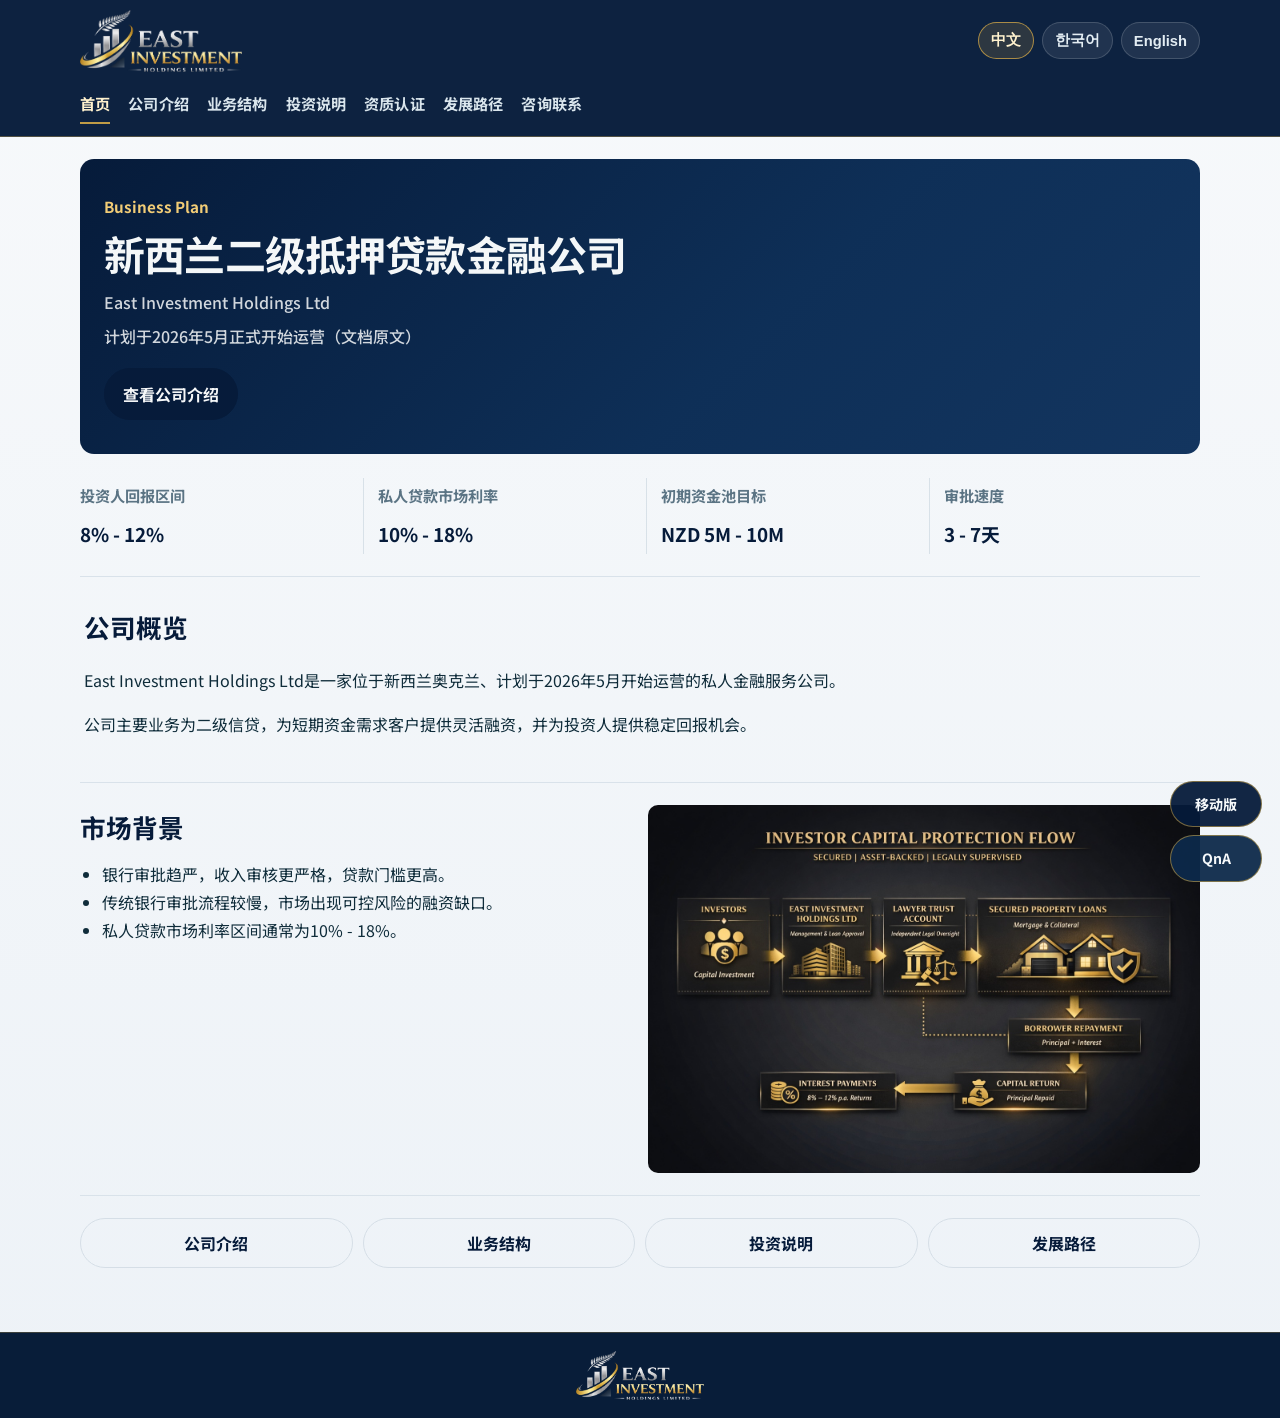
==== index.html @ 352f102e "chore: initial website setup" ====
﻿<!doctype html>
<html lang="zh-CN">
<head>
  <meta charset="UTF-8" />
  <meta name="viewport" content="width=device-width, initial-scale=1.0" />
  <title>East Investment Holdings Ltd | Home</title>
  <link rel="preconnect" href="https://fonts.googleapis.com" />
  <link rel="preconnect" href="https://fonts.gstatic.com" crossorigin />
  <link href="https://fonts.googleapis.com/css2?family=Noto+Sans+KR:wght@400;500;700&family=Noto+Sans+SC:wght@400;500;700&family=Noto+Serif+SC:wght@600;700&display=swap" rel="stylesheet" />
  <link rel="stylesheet" href="styles.css" />
</head>
<body data-page="home">
  <div class="bg-shape bg-shape-a" aria-hidden="true"></div>
  <div class="bg-shape bg-shape-b" aria-hidden="true"></div>

  <header class="site-header">
    <div class="header-row">
      <a class="brand" href="index.html"><img class="brand-logo" src="assets/logo-cutout.png" alt="EAST Investment Holdings Limited logo" /> <span>East Investment Holdings Ltd</span></a>
            <div class="lang-switch" role="group" aria-label="language switch">
        <button class="lang-btn" data-target="zh">中文</button>
        <button class="lang-btn" data-target="ko">한국어</button>
        <button class="lang-btn" data-target="en">English</button>
      </div>
    </div>
        <nav class="main-nav">
      <a data-nav="home" href="index.html"></a>
      <a data-nav="company" href="company.html"></a>
      <a data-nav="business" href="business.html"></a>
      <a data-nav="investment" href="investment.html"></a>
      <a data-nav="certification" href="certification.html"></a>
      <a data-nav="roadmap" href="roadmap.html"></a>
      <a data-nav="qna" href="qna.html"></a>
    </nav>
  </header>

  <main>
    <section class="hero reveal">
      <p class="eyebrow" data-i18n="docTitle"></p>
      <h1 data-i18n="home_title"></h1>
      <p class="sub" data-i18n="home_sub_1"></p>
      <p class="sub" data-i18n="home_sub_2"></p>
      <div class="hero-actions">
        <a class="action-btn" href="company.html" data-i18n="home_cta_1"></a>
      </div>
    </section>

    <section class="metrics reveal">
      <article>
        <h3 data-i18n="metric_1_t"></h3>
        <p data-i18n="metric_1_v"></p>
      </article>
      <article>
        <h3 data-i18n="metric_2_t"></h3>
        <p data-i18n="metric_2_v"></p>
      </article>
      <article>
        <h3 data-i18n="metric_3_t"></h3>
        <p data-i18n="metric_3_v"></p>
      </article>
      <article>
        <h3 data-i18n="metric_4_t"></h3>
        <p data-i18n="metric_4_v"></p>
      </article>
    </section>

    <section class="panel reveal">
      <h2 data-i18n="home_intro_title"></h2>
      <p data-i18n="home_intro_1"></p>
      <p data-i18n="home_intro_2"></p>
    </section>

    <section class="feature-split reveal">
      <div class="panel compact-panel">
        <h2 data-i18n="home_market_title"></h2>
        <ul>
          <li data-i18n="home_market_1"></li>
          <li data-i18n="home_market_2"></li>
          <li data-i18n="home_market_3"></li>
        </ul>
      </div>
      <div class="showcase-card">
        <img src="assets/image2.jpeg" alt="Business plan image 2" loading="lazy" />
      </div>
    </section>

    <section class="quick-links reveal">
      <a href="company.html" data-i18n="quick_1"></a>
      <a href="business.html" data-i18n="quick_2"></a>
      <a href="investment.html" data-i18n="quick_3"></a>
      <a href="roadmap.html" data-i18n="quick_5"></a>
    </section>
  </main>

  <footer class="site-footer">
    <div class="footer-bottom footer-only-logo"><img class="footer-logo" src="assets/logo-cutout.png" alt="EAST Investment Holdings Limited logo" /></div>
  </footer>

  <script src="script.js"></script>
</body>
</html>
---- styles.css ----
:root {
  --bg: #f2f5f8;
  --ink: #0f2c3a;
  --card: #ffffff;
  --line: #d9e2ea;
  --accent: #d2a63e;
  --accent-strong: #b8861f;
  --deep: #061b3a;
  --deep-soft: #0d2a4a;
  --footer: #081d39;
}

* {
  box-sizing: border-box;
}

body {
  margin: 0;
  font-family: "Noto Sans SC", "Noto Sans KR", sans-serif;
  color: var(--ink);
  background: linear-gradient(180deg, #f7f9fb 0%, #edf2f7 100%);
  line-height: 1.75;
}

.bg-shape {
  display: none;
}

.site-header {
  position: sticky;
  top: 0;
  z-index: 60;
  backdrop-filter: blur(10px);
  background: rgba(6, 27, 58, 0.97);
  border-bottom: 1px solid rgba(212, 169, 72, 0.35);
  padding: 10px 20px 12px;
}

.header-row {
  max-width: 1120px;
  margin: 0 auto;
  display: flex;
  justify-content: space-between;
  align-items: center;
  gap: 12px;
}

.brand {
  text-decoration: none;
  color: #fff4de;
  font-size: 1rem;
  font-weight: 700;
  display: inline-flex;
  align-items: center;
  gap: 0;
}

.brand-logo {
  width: 162px;
  height: auto;
  flex-shrink: 0;
}

.brand span {
  display: none;
}

.main-nav {
  max-width: 1120px;
  margin: 12px auto 0;
  display: flex;
  flex-wrap: wrap;
  gap: 18px;
  align-items: center;
}

.main-nav a {
  text-decoration: none;
  color: #d9e5ec;
  border: 0;
  background: transparent;
  border-radius: 0;
  padding: 6px 0;
  font-size: 0.95rem;
  font-weight: 700;
  letter-spacing: 0.01em;
  border-bottom: 2px solid transparent;
  transition: color 0.2s ease, border-color 0.2s ease, transform 0.2s ease;
}

.main-nav a:hover {
  color: #fff2ce;
  border-bottom-color: rgba(212, 169, 72, 0.48);
  transform: translateY(-1px);
}

.main-nav a.active {
  color: #fff2ce;
  border-bottom-color: rgba(212, 169, 72, 0.9);
}

.main-nav a:focus-visible,
.lang-btn:focus-visible,
.action-btn:focus-visible,
.floating-btn:focus-visible {
  outline: 2px solid rgba(212, 169, 72, 0.95);
  outline-offset: 2px;
}

.lang-switch {
  display: flex;
  gap: 8px;
}

.lang-btn {
  border: 1px solid rgba(255, 255, 255, 0.16);
  background: rgba(255, 255, 255, 0.08);
  color: #e3edf3;
  border-radius: 999px;
  padding: 8px 12px;
  font-size: 0.92rem;
  font-weight: 700;
  cursor: pointer;
}

.lang-btn.active {
  background: rgba(212, 169, 72, 0.16);
  border-color: rgba(212, 169, 72, 0.75);
  color: #fff2ce;
}

main {
  width: min(1120px, 94vw);
  margin: 10px auto 56px;
  display: grid;
  gap: 0;
}

.hero-actions {
  display: flex;
  gap: 10px;
  flex-wrap: wrap;
  margin-top: 18px;
}

.action-btn {
  text-decoration: none;
  display: inline-flex;
  align-items: center;
  justify-content: center;
  border-radius: 999px;
  padding: 11px 18px;
  font-weight: 700;
  background: var(--deep);
  color: #f5f7f8;
  border: 1px solid var(--deep);
}

.action-btn.secondary {
  background: #ffffff;
  color: var(--deep);
  border: 1px solid #cfdbe4;
}

.hero,
.panel {
  background: transparent;
  border: 0;
  border-radius: 0;
  padding: 28px 4px;
  box-shadow: none;
  border-bottom: 1px solid var(--line);
}

.hero {
  background: linear-gradient(135deg, #061b3a 0%, #0e2f57 60%, #13355f 100%);
  color: #f4f7f8;
  border-bottom: 0;
  margin: 12px 0 6px;
  padding: 34px 24px;
  border-radius: 14px;
}

.metrics {
  display: grid;
  grid-template-columns: repeat(4, minmax(0, 1fr));
  gap: 12px;
  padding: 18px 0 22px;
  border-bottom: 1px solid var(--line);
}

.metrics article {
  background: transparent;
  border: 0;
  border-left: 1px solid #d8e1e8;
  border-radius: 0;
  padding: 4px 14px;
}

.metrics article:first-child {
  border-left: 0;
  padding-left: 0;
}

.metrics h3 {
  margin: 0;
  color: #5b7484;
  font-size: 0.95rem;
}

.metrics p {
  margin: 8px 0 0;
  font-size: 1.18rem;
  font-weight: 700;
  color: var(--deep);
}

.eyebrow {
  margin: 0;
  color: #f1cc76;
  font-size: 0.95rem;
  font-weight: 700;
}

h1 {
  margin: 8px 0 10px;
  font-size: clamp(1.8rem, 3.2vw, 2.8rem);
  line-height: 1.24;
  letter-spacing: -0.02em;
}

h2 {
  margin: 0 0 10px;
  font-size: clamp(1.25rem, 2vw, 1.7rem);
  color: var(--deep);
}

h3 {
  margin: 14px 0 6px;
  font-size: 1.2rem;
}

h4 {
  margin: 0 0 8px;
  font-size: 1.07rem;
}

p,
li {
  font-size: 1rem;
}

.sub {
  margin: 6px 0;
  font-weight: 500;
  color: rgba(244, 247, 248, 0.85);
}

ul,
ol {
  margin: 8px 0 0;
  padding-left: 1.35rem;
}

.image-grid {
  display: grid;
  gap: 14px;
  grid-template-columns: repeat(2, minmax(0, 1fr));
}

.feature-split {
  display: grid;
  grid-template-columns: 1fr 1fr;
  gap: 16px;
  align-items: stretch;
  padding: 22px 0;
  border-bottom: 1px solid var(--line);
}

.compact-panel {
  height: 100%;
  border-bottom: 0;
  padding: 0;
}

.showcase-card {
  background: transparent;
  border: 0;
  border-radius: 0;
  padding: 0;
  box-shadow: none;
}

.showcase-card img {
  width: 100%;
  height: auto;
  object-fit: contain;
  border-radius: 10px;
  display: block;
}

.showcase-card.tall img {
  max-height: 820px;
  margin: 0 auto;
}

.source-doc-image {
  width: 100%;
  height: auto;
  object-fit: contain;
  display: block;
  border-radius: 10px;
}

.cert-gallery {
  display: grid;
  gap: 20px;
  padding: 22px 0;
  border-bottom: 1px solid var(--line);
}

.image-grid img {
  width: 100%;
  border-radius: 16px;
  border: 1px solid #d9be87;
  object-fit: cover;
  min-height: 220px;
  box-shadow: 0 8px 20px rgba(12, 39, 52, 0.18);
}

.quick-links {
  display: grid;
  gap: 10px;
  grid-template-columns: repeat(4, minmax(0, 1fr));
  padding: 22px 0 8px;
}

.quick-links a {
  text-decoration: none;
  text-align: center;
  font-weight: 700;
  color: var(--deep);
  border: 1px solid #d5dee6;
  background: transparent;
  border-radius: 999px;
  padding: 10px 12px;
}

.site-footer {
  border-top: 1px solid rgba(212, 169, 72, 0.25);
  background: #081d39;
  padding: 18px 0;
  color: #d7e2e8;
}

.footer-bottom {
  width: min(1120px, 94vw);
  margin: 0 auto;
  display: flex;
  align-items: center;
  justify-content: center;
}

.footer-only-logo {
  border-top: 0;
  padding-top: 0;
}

.footer-logo {
  width: 128px;
  height: auto;
  border-radius: 8px;
}

.floating-actions {
  position: fixed;
  right: 18px;
  bottom: 18px;
  z-index: 120;
  display: grid;
  gap: 8px;
}

.floating-btn {
  text-decoration: none;
  padding: 10px 14px;
  border-radius: 999px;
  background: rgba(6, 27, 58, 0.95);
  color: #f6f9fb;
  border: 1px solid rgba(212, 169, 72, 0.55);
  font-size: 0.88rem;
  font-weight: 700;
  text-align: center;
  min-width: 92px;
}

.floating-btn-qna {
  background: rgba(13, 42, 74, 0.95);
}

.qna-panel {
  display: grid;
  gap: 10px;
  max-width: 560px;
}

.qna-input {
  padding: 10px 12px;
  border: 1px solid #cfdbe4;
  border-radius: 8px;
  background: #fff;
  font-size: 1rem;
}

.qna-label {
  margin: 0;
  font-weight: 700;
}

.qna-methods {
  display: flex;
  gap: 16px;
  flex-wrap: wrap;
}

.reveal {
  opacity: 0;
  transform: translateY(16px);
  animation: rise 0.55s ease forwards;
}

.reveal:nth-child(2) { animation-delay: 0.05s; }
.reveal:nth-child(3) { animation-delay: 0.1s; }
.reveal:nth-child(4) { animation-delay: 0.15s; }
.reveal:nth-child(5) { animation-delay: 0.2s; }

@keyframes rise {
  to {
    opacity: 1;
    transform: translateY(0);
  }
}

@media (max-width: 980px) {
  .metrics {
    grid-template-columns: repeat(2, minmax(0, 1fr));
  }

  .metrics article:nth-child(3) {
    border-left: 0;
    padding-left: 0;
  }

  .quick-links {
    grid-template-columns: repeat(2, minmax(0, 1fr));
  }

  .feature-split {
    grid-template-columns: 1fr;
  }

}

@media (max-width: 760px) {
  .site-header {
    padding: 12px;
  }

  .header-row {
    flex-direction: column;
    align-items: flex-start;
  }

  .brand {
    font-size: 0.95rem;
  }

  .brand-logo {
    width: 140px;
  }

  .main-nav {
    display: grid;
    grid-template-columns: repeat(4, minmax(0, 1fr));
    gap: 8px 12px;
  }

  .main-nav a {
    text-align: center;
    font-size: 0.92rem;
  }

  .image-grid,
  .metrics,
  .quick-links,
  .feature-split {
    grid-template-columns: 1fr;
  }

  .hero,
  .panel {
    padding: 20px 0;
  }

  .hero {
    padding: 26px 16px;
    border-radius: 12px;
  }

  p,
  li,
  .lang-btn,
  .main-nav a {
    font-size: 1rem;
  }
}
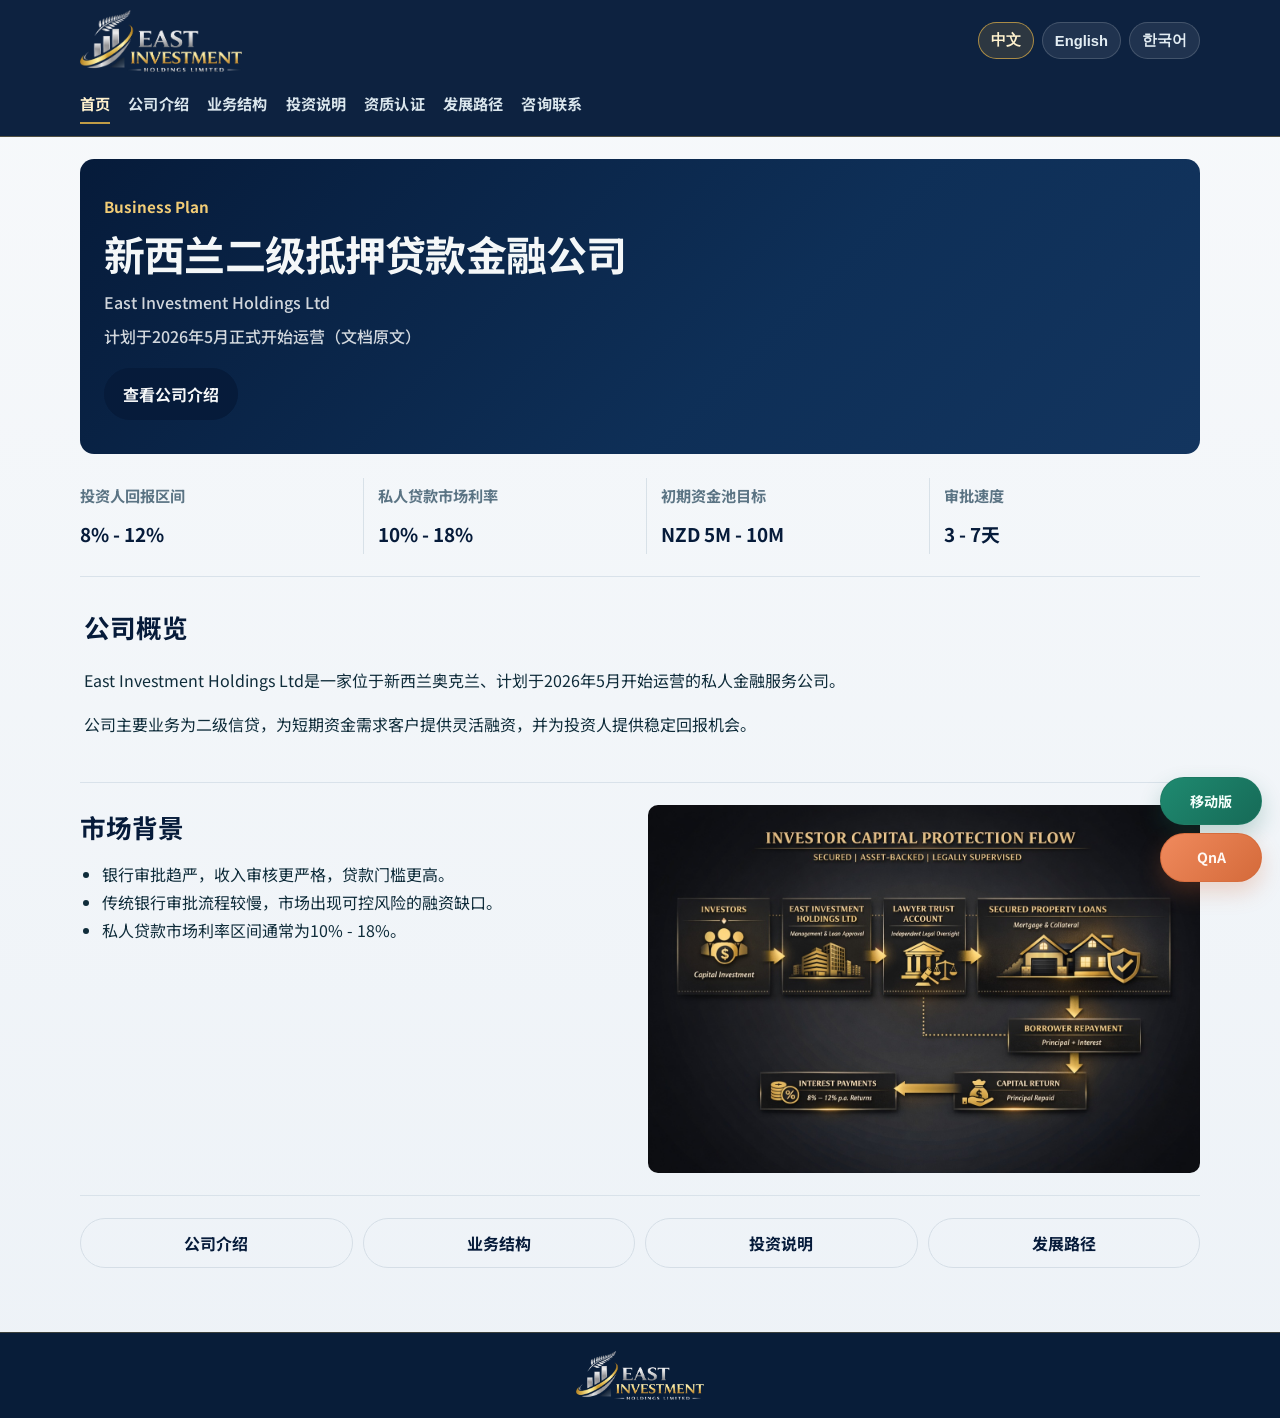
==== commit a07d32ee: "feat: add favicon and improve language/floating ux" ====
--- a/index.html
+++ b/index.html
@@ -7,7 +7,7 @@
   <link rel="preconnect" href="https://fonts.googleapis.com" />
   <link rel="preconnect" href="https://fonts.gstatic.com" crossorigin />
   <link href="https://fonts.googleapis.com/css2?family=Noto+Sans+KR:wght@400;500;700&family=Noto+Sans+SC:wght@400;500;700&family=Noto+Serif+SC:wght@600;700&display=swap" rel="stylesheet" />
-  <link rel="stylesheet" href="styles.css" />
+  <link rel="stylesheet" href="styles.css" />  <link rel="icon" type="image/svg+xml" href="assets/favicon.svg" />
 </head>
 <body data-page="home">
   <div class="bg-shape bg-shape-a" aria-hidden="true"></div>
@@ -18,8 +18,8 @@
       <a class="brand" href="index.html"><img class="brand-logo" src="assets/logo-cutout.png" alt="EAST Investment Holdings Limited logo" /> <span>East Investment Holdings Ltd</span></a>
             <div class="lang-switch" role="group" aria-label="language switch">
         <button class="lang-btn" data-target="zh">中文</button>
+        <button class="lang-btn" data-target="en">English</button>
         <button class="lang-btn" data-target="ko">한국어</button>
-        <button class="lang-btn" data-target="en">English</button>
       </div>
     </div>
         <nav class="main-nav">
@@ -100,3 +100,6 @@
 </html>
 
 
+
+
+
--- a/styles.css
+++ b/styles.css
@@ -383,25 +383,30 @@
 
 .floating-btn {
   text-decoration: none;
-  padding: 10px 14px;
+  padding: 11px 15px;
   border-radius: 999px;
-  background: rgba(6, 27, 58, 0.95);
-  color: #f6f9fb;
-  border: 1px solid rgba(212, 169, 72, 0.55);
+  background: linear-gradient(135deg, #1f8a70 0%, #166a57 100%);
+  color: #f4fffb;
+  border: 1px solid rgba(32, 122, 101, 0.72);
   font-size: 0.88rem;
   font-weight: 700;
   text-align: center;
-  min-width: 92px;
+  min-width: 102px;
+  box-shadow: 0 10px 22px rgba(22, 106, 87, 0.24);
 }
 
 .floating-btn-qna {
-  background: rgba(13, 42, 74, 0.95);
+  background: linear-gradient(135deg, #f08a5d 0%, #d46a3a 100%);
+  color: #fff8f3;
+  border-color: rgba(212, 106, 58, 0.75);
+  box-shadow: 0 10px 22px rgba(212, 106, 58, 0.25);
 }
 
 .qna-panel {
   display: grid;
   gap: 10px;
   max-width: 560px;
+  border-bottom: 0;
 }
 
 .qna-input {
@@ -423,6 +428,21 @@
   flex-wrap: wrap;
 }
 
+.qna-status {
+  min-height: 1.5em;
+  margin: 2px 0 0;
+  color: #56717f;
+  font-size: 0.95rem;
+}
+
+.qna-status.is-error {
+  color: #9d3b2f;
+}
+
+.qna-status.is-success {
+  color: #1f6a49;
+}
+
 .reveal {
   opacity: 0;
   transform: translateY(16px);
